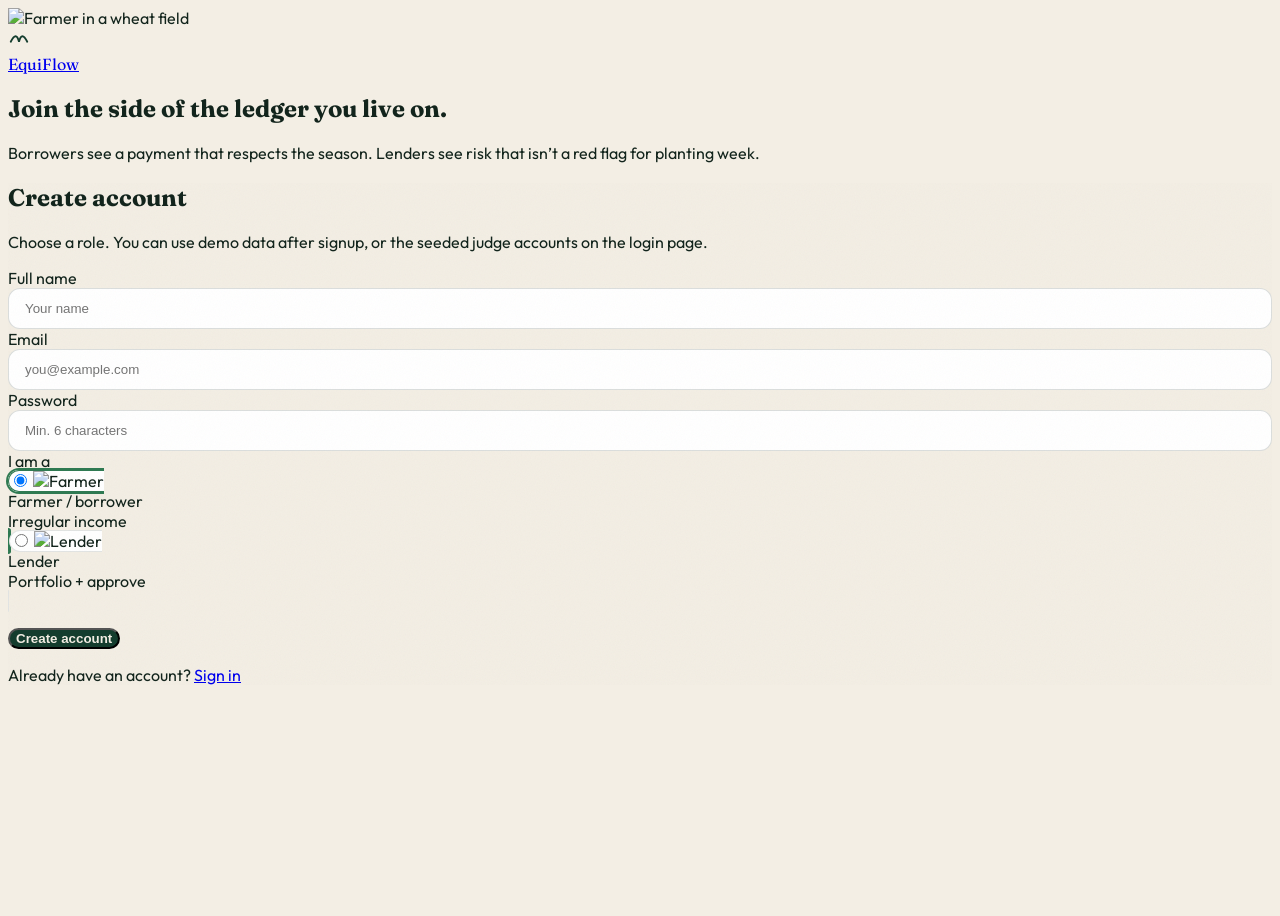
==== signup.html @ c03998e7 "commit" ====
<!DOCTYPE html>
<html lang="en">
<head>
  <meta charset="UTF-8" />
  <meta name="viewport" content="width=device-width, initial-scale=1.0" />
  <title>EquiFlow — Create account</title>
  <link rel="preconnect" href="https://fonts.googleapis.com" />
  <link rel="preconnect" href="https://fonts.gstatic.com" crossorigin />
  <link href="https://fonts.googleapis.com/css2?family=Fraunces:ital,opsz,wght@0,9..144,500;0,9..144,700;1,9..144,500&family=Outfit:wght@300;400;500;600;700&display=swap" rel="stylesheet" />
  <script src="https://cdn.tailwindcss.com"></script>
  <script>
    tailwind.config = {
      theme: {
        extend: {
          colors: {
            ink: "#12241c", forest: "#143d2e", leaf: "#2f7a52",
            cream: "#f3eee4", gold: "#c4a046", clay: "#c45c3e"
          },
          fontFamily: { display: ["Fraunces", "serif"], sans: ["Outfit", "system-ui", "sans-serif"] }
        }
      }
    }
  </script>
  <link rel="stylesheet" href="shared/style.css" />
  <script src="https://cdn.jsdelivr.net/npm/lucide@0.460.0/dist/umd/lucide.min.js"></script>
</head>
<body class="font-sans bg-cream text-ink min-h-screen">
  <div class="min-h-screen grid lg:grid-cols-2">
    <section class="relative min-h-[36vh] lg:min-h-screen overflow-hidden">
      <img
        src="https://images.pexels.com/photos/20445169/pexels-photo-20445169.jpeg?auto=compress&cs=tinysrgb&w=1600"
        alt="Farmer in a wheat field"
        class="absolute inset-0 w-full h-full object-cover"
      />
      <div class="hero-mask absolute inset-0"></div>
      <div class="relative z-10 h-full flex flex-col p-8 md:p-12 text-cream">
        <a href="index.html" class="flex items-center gap-3 w-fit">
          <div class="w-10 h-10 rounded-full bg-gold/90 flex items-center justify-center">
            <svg width="22" height="22" viewBox="0 0 24 24" fill="none">
              <path d="M3 15c4-8 7-8 9 0 2-8 5-8 9 0" stroke="#143d2e" stroke-width="2" stroke-linecap="round"/>
            </svg>
          </div>
          <span class="font-display text-2xl tracking-tight">EquiFlow</span>
        </a>
        <div class="mt-auto max-w-lg pb-4">
          <h1 class="font-display text-4xl leading-tight mb-3">Join the side of the ledger you live on.</h1>
          <p class="text-cream/80">Borrowers see a payment that respects the season. Lenders see risk that isn’t a red flag for planting week.</p>
        </div>
      </div>
    </section>

    <section class="eq-grain flex items-center justify-center p-6 md:p-12">
      <div class="w-full max-w-md relative z-10">
        <h2 class="font-display text-3xl mb-1">Create account</h2>
        <p class="text-ink/60 mb-8">Choose a role. You can use demo data after signup, or the seeded judge accounts on the login page.</p>

        <form id="signup-form" class="space-y-4">
          <div>
            <label class="text-xs uppercase tracking-wider text-ink/50 mb-1.5 block">Full name</label>
            <input id="full_name" required class="eq-input" placeholder="Your name" />
          </div>
          <div>
            <label class="text-xs uppercase tracking-wider text-ink/50 mb-1.5 block">Email</label>
            <input id="email" type="email" required class="eq-input" placeholder="you@example.com" />
          </div>
          <div>
            <label class="text-xs uppercase tracking-wider text-ink/50 mb-1.5 block">Password</label>
            <input id="password" type="password" required minlength="6" class="eq-input" placeholder="Min. 6 characters" />
          </div>

          <div>
            <label class="text-xs uppercase tracking-wider text-ink/50 mb-2 block">I am a</label>
            <div class="grid grid-cols-2 gap-3">
              <label class="role-card selected" id="card-farmer">
                <input type="radio" name="role" value="farmer" checked class="hidden" />
                <img src="https://images.pexels.com/photos/31918457/pexels-photo-31918457.jpeg?auto=compress&cs=tinysrgb&w=600" class="h-24 w-full object-cover" alt="Farmer" />
                <div class="p-3">
                  <div class="font-semibold">Farmer / borrower</div>
                  <div class="text-xs text-ink/50">Irregular income</div>
                </div>
              </label>
              <label class="role-card" id="card-lender">
                <input type="radio" name="role" value="lender" class="hidden" />
                <img src="https://images.pexels.com/photos/6076115/pexels-photo-6076115.jpeg?auto=compress&cs=tinysrgb&w=600" class="h-24 w-full object-cover" alt="Lender" />
                <div class="p-3">
                  <div class="font-semibold">Lender</div>
                  <div class="text-xs text-ink/50">Portfolio + approve</div>
                </div>
              </label>
            </div>
          </div>

          <p id="signup-error" class="hidden text-clay text-sm"></p>
          <button type="submit" class="eq-btn eq-btn-primary w-full py-3.5">Create account</button>
        </form>
        <p class="mt-5 text-sm text-ink/60">
          Already have an account?
          <a href="index.html" class="text-forest font-semibold underline underline-offset-4">Sign in</a>
        </p>
      </div>
    </section>
  </div>

  <script src="shared/mockData.js"></script>
  <script src="shared/adaptiveEngine.js"></script>
  <script src="shared/supabaseClient.js"></script>
  <script>
    lucide.createIcons();
    var cards = [document.getElementById("card-farmer"), document.getElementById("card-lender")];
    cards.forEach(function (card) {
      card.addEventListener("click", function () {
        cards.forEach(function (c) { c.classList.remove("selected"); });
        card.classList.add("selected");
        card.querySelector("input").checked = true;
      });
    });

    document.getElementById("signup-form").addEventListener("submit", async function (e) {
      e.preventDefault();
      var err = document.getElementById("signup-error");
      err.classList.add("hidden");
      var role = document.querySelector("input[name=role]:checked").value;
      var res = await eq.signUp(
        document.getElementById("email").value.trim(),
        document.getElementById("password").value,
        document.getElementById("full_name").value.trim(),
        role
      );
      if (res.error) {
        err.textContent = res.error.message;
        err.classList.remove("hidden");
        return;
      }
      window.location.href = eq.url(role === "lender" ? "lender/dashboard.html" : "farmer/dashboard.html");
    });
  </script>
</body>
</html>
---- shared/style.css ----
:root {
  --ink: #12241c;
  --forest: #143d2e;
  --leaf: #2f7a52;
  --moss: #4f9b6c;
  --mint: #d7eee2;
  --cream: #f3eee4;
  --paper: #f7f4ec;
  --sand: #e4d7c3;
  --gold: #c4a046;
  --harvest: #e0b14a;
  --clay: #c45c3e;
  --amber: #d9893b;
  --navy: #1b2d38;
  --line: rgba(18, 36, 28, 0.1);
  --shadow: 0 24px 60px rgba(18, 36, 28, 0.12);
}

* { box-sizing: border-box; }

html, body {
  background: var(--cream);
  color: var(--ink);
}

body {
  font-family: Outfit, system-ui, sans-serif;
  min-height: 100vh;
}

#boot {
  position: fixed;
  inset: 0;
  z-index: 90;
  background: #12241c;
  color: #f3eee4;
  display: flex;
  flex-direction: column;
  align-items: center;
  justify-content: center;
  gap: 0.75rem;
}

.font-display { font-family: Fraunces, Georgia, serif; }

.eq-grain {
  position: relative;
}
.eq-grain::before {
  content: "";
  pointer-events: none;
  position: absolute;
  inset: 0;
  opacity: 0.045;
  mix-blend-mode: multiply;
  background-image: url("data:image/svg+xml,%3Csvg xmlns='http://www.w3.org/2000/svg' width='180' height='180'%3E%3Cfilter id='n'%3E%3CfeTurbulence type='fractalNoise' baseFrequency='.8' numOctaves='4' stitchTiles='stitch'/%3E%3C/filter%3E%3Crect width='180' height='180' filter='url(%23n)' opacity='.9'/%3E%3C/svg%3E");
  z-index: 0;
}

.eq-card {
  background: rgba(247, 244, 236, 0.86);
  border: 1px solid rgba(18, 36, 28, 0.08);
  border-radius: 1.25rem;
  box-shadow: 0 10px 40px rgba(18, 36, 28, 0.06);
  backdrop-filter: blur(10px);
}

.eq-card-dark {
  background: linear-gradient(165deg, #1a4634 0%, #10281f 100%);
  color: #f3eee4;
  border: 1px solid rgba(255, 255, 255, 0.08);
  border-radius: 1.25rem;
}

.status-pill {
  display: inline-flex;
  align-items: center;
  gap: 0.4rem;
  border-radius: 999px;
  padding: 0.28rem 0.7rem;
  font-size: 0.72rem;
  font-weight: 600;
  letter-spacing: 0.02em;
  white-space: nowrap;
}
.status-stable { background: #d7eee2; color: #143d2e; }
.status-seasonal { background: #f3e3b8; color: #6b4e0e; }
.status-stress { background: #f6d7b8; color: #7a3e10; }
.status-critical { background: #f4cfc8; color: #8a2a1a; }

.health-battery {
  display: flex;
  gap: 6px;
  align-items: flex-end;
  height: 88px;
}
.health-battery .cell {
  width: 18px;
  border-radius: 6px 6px 3px 3px;
  background: rgba(18, 36, 28, 0.08);
  position: relative;
  overflow: hidden;
}
.health-battery .cell::after {
  content: "";
  position: absolute;
  inset: auto 0 0 0;
  height: 0%;
  transition: height 0.7s cubic-bezier(.2,.8,.2,1);
}
.health-battery[data-level="Normal"] .cell:nth-child(1) { height: 28%; }
.health-battery[data-level="Normal"] .cell:nth-child(2) { height: 46%; }
.health-battery[data-level="Normal"] .cell:nth-child(3) { height: 64%; }
.health-battery[data-level="Normal"] .cell:nth-child(4) { height: 82%; }
.health-battery[data-level="Normal"] .cell:nth-child(5) { height: 100%; }
.health-battery[data-level="Normal"] .cell::after { height: 100%; background: #2f7a52; }

.health-battery[data-level="Low"] .cell:nth-child(1) { height: 28%; }
.health-battery[data-level="Low"] .cell:nth-child(2) { height: 46%; }
.health-battery[data-level="Low"] .cell:nth-child(3) { height: 64%; }
.health-battery[data-level="Low"] .cell:nth-child(4) { height: 82%; }
.health-battery[data-level="Low"] .cell:nth-child(5) { height: 100%; }
.health-battery[data-level="Low"] .cell:nth-child(-n+4)::after { height: 100%; background: #c4a046; }
.health-battery[data-level="Low"] .cell:nth-child(5)::after { height: 28%; background: #c4a046; }

.health-battery[data-level="Medium"] .cell:nth-child(1) { height: 28%; }
.health-battery[data-level="Medium"] .cell:nth-child(2) { height: 46%; }
.health-battery[data-level="Medium"] .cell:nth-child(3) { height: 64%; }
.health-battery[data-level="Medium"] .cell:nth-child(4) { height: 82%; }
.health-battery[data-level="Medium"] .cell:nth-child(5) { height: 100%; }
.health-battery[data-level="Medium"] .cell:nth-child(-n+2)::after { height: 100%; background: #d9893b; }
.health-battery[data-level="Medium"] .cell:nth-child(3)::after { height: 40%; background: #d9893b; }

.health-battery[data-level="High"] .cell:nth-child(1) { height: 28%; }
.health-battery[data-level="High"] .cell:nth-child(2) { height: 46%; }
.health-battery[data-level="High"] .cell:nth-child(3) { height: 64%; }
.health-battery[data-level="High"] .cell:nth-child(4) { height: 82%; }
.health-battery[data-level="High"] .cell:nth-child(5) { height: 100%; }
.health-battery[data-level="High"] .cell:nth-child(1)::after { height: 100%; background: #c45c3e; }
.health-battery[data-level="High"] .cell:nth-child(2)::after { height: 22%; background: #c45c3e; }
.health-battery[data-level="High"] { animation: pulse-danger 1.6s ease-in-out infinite; }

@keyframes pulse-danger {
  0%, 100% { filter: none; }
  50% { filter: drop-shadow(0 0 10px rgba(196, 92, 62, 0.55)); }
}

/* 3-Segment Horizontal Battery Bar (Ported from Version B in Version A colors) */
.battery-segmented {
  height: 0.75rem;
  width: 100%;
  background: rgba(18, 36, 28, 0.08);
  border-radius: 9999px;
  overflow: hidden;
  padding: 2px;
  border: 1px solid rgba(18, 36, 28, 0.12);
  display: flex;
  gap: 4px;
}
.battery-segmented .segment {
  height: 100%;
  border-radius: 9999px;
  transition: all 0.5s ease;
  flex: 1;
}

.traffic {
  width: 14px;
  height: 14px;
  border-radius: 50%;
  box-shadow: 0 0 0 4px rgba(255,255,255,0.4);
}
.traffic-Normal { background: #2f7a52; }
.traffic-Low { background: #c4a046; }
.traffic-Medium { background: #d9893b; }
.traffic-High { background: #c45c3e; animation: blink 1.2s ease-in-out infinite; }

@keyframes blink {
  0%, 100% { opacity: 1; }
  50% { opacity: 0.45; }
}

.hero-mask {
  background: linear-gradient(180deg, rgba(20,61,46,0.2) 0%, rgba(20,61,46,0.85) 60%, rgba(20,61,46,0.95) 100%);
}

.eq-input {
  width: 100%;
  padding: 0.75rem 1rem;
  border-radius: 0.75rem;
  border: 1px solid rgba(18, 36, 28, 0.15);
  background: #ffffff;
  color: var(--ink);
  outline: none;
  transition: all 0.2s ease;
}
.eq-input:focus {
  border-color: var(--leaf);
  box-shadow: 0 0 0 3px rgba(47, 122, 85, 0.15);
}

.eq-btn {
  display: inline-flex;
  align-items: center;
  justify-content: center;
  gap: 0.5rem;
  font-weight: 600;
  border-radius: 0.75rem;
  transition: all 0.2s ease;
  cursor: pointer;
}
.eq-btn-primary {
  background: var(--forest);
  color: var(--cream);
}
.eq-btn-primary:hover { background: #1a4c3a; }

.eq-btn-gold {
  background: var(--gold);
  color: var(--forest);
}
.eq-btn-gold:hover { background: #d4ae4e; }

.eq-btn-ghost {
  background: transparent;
  color: var(--ink);
  border: 1px solid rgba(18, 36, 28, 0.15);
}
.eq-btn-ghost:hover { background: rgba(18, 36, 28, 0.05); }

.role-card {
  border: 1px solid rgba(18, 36, 28, 0.12);
  border-radius: 0.75rem;
  overflow: hidden;
  cursor: pointer;
  background: #ffffff;
  transition: all 0.2s ease;
}
.role-card.selected {
  border-color: var(--leaf);
  box-shadow: 0 0 0 2px var(--leaf);
}

.num-xl {
  font-family: Fraunces, Georgia, serif;
  font-weight: 700;
  letter-spacing: -0.02em;
}

.toast-stack {
  position: fixed;
  bottom: 1.5rem;
  right: 1.5rem;
  z-index: 999;
  display: flex;
  flex-col: column;
  gap: 0.5rem;
}
.eq-toast {
  padding: 0.75rem 1.25rem;
  border-radius: 0.75rem;
  background: var(--forest);
  color: var(--cream);
  font-size: 0.875rem;
  box-shadow: var(--shadow);
  animation: slideUp 0.3s ease;
}
.eq-toast.warn { background: var(--clay); }

@keyframes slideUp {
  from { transform: translateY(1rem); opacity: 0; }
  to { transform: translateY(0); opacity: 1; }
}

.modal-backdrop {
  position: fixed;
  inset: 0;
  background: rgba(18, 36, 28, 0.45);
  backdrop-filter: blur(4px);
  z-index: 99;
  display: flex;
  align-items: center;
  justify-content: center;
  padding: 1rem;
}

.borrower-row {
  cursor: pointer;
  transition: background 0.15s ease;
}
.borrower-row:hover { background: rgba(47, 122, 85, 0.04); }
.borrower-row.active { background: rgba(47, 122, 85, 0.1); }
.borrower-row td { padding: 0.85rem 1rem; border-bottom: 1px solid rgba(18, 36, 28, 0.06); }

.feed-item {
  padding: 0.75rem;
  border-radius: 0.75rem;
  background: rgba(255, 255, 255, 0.5);
  border: 1px solid rgba(18, 36, 28, 0.06);
}
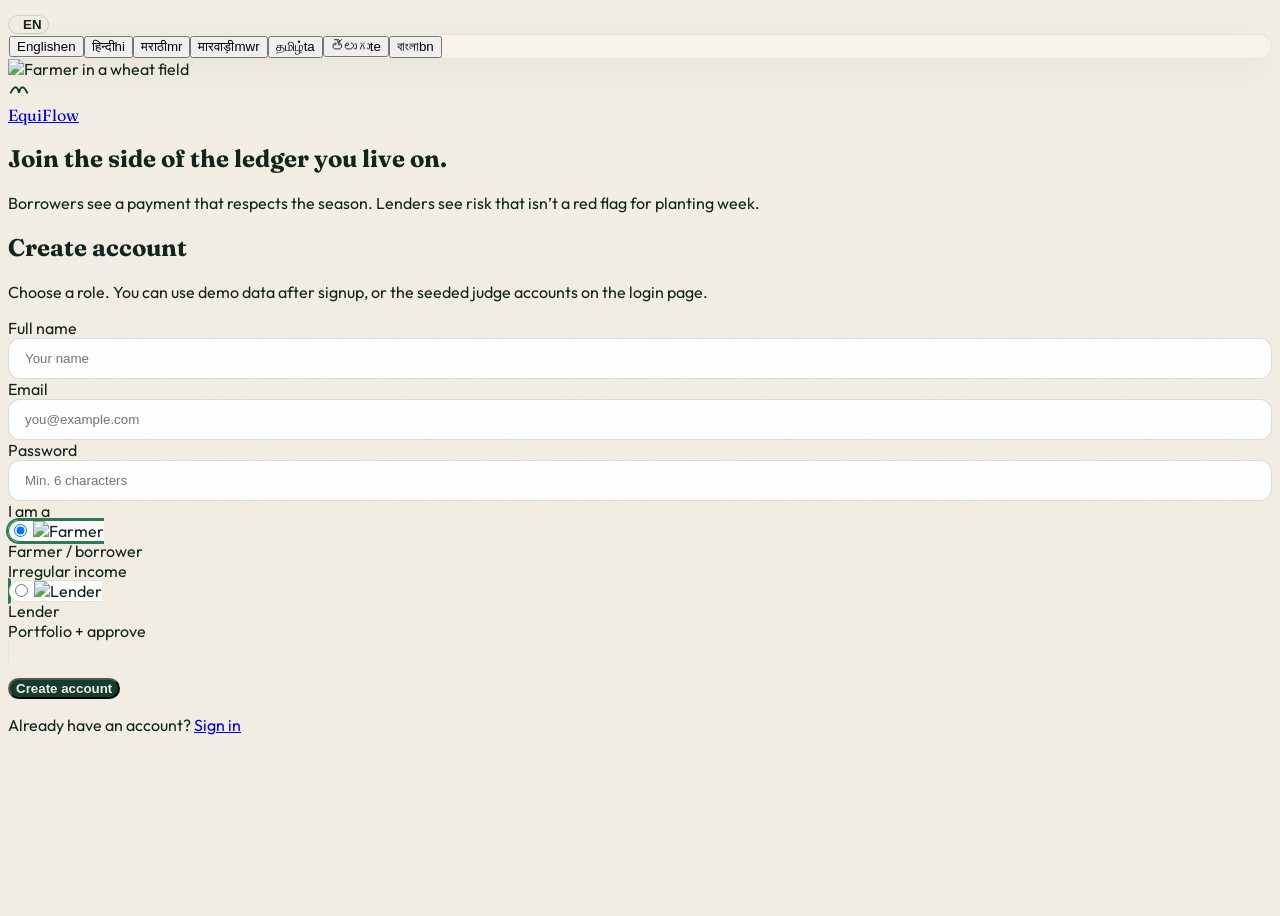
==== commit ceea5fd3: "commit" ====
--- a/signup.html
+++ b/signup.html
@@ -3,10 +3,11 @@
 <head>
   <meta charset="UTF-8" />
   <meta name="viewport" content="width=device-width, initial-scale=1.0" />
-  <title>EquiFlow — Create account</title>
+  <title data-i18n="create_account_title">EquiFlow — Create account</title>
   <link rel="preconnect" href="https://fonts.googleapis.com" />
   <link rel="preconnect" href="https://fonts.gstatic.com" crossorigin />
   <link href="https://fonts.googleapis.com/css2?family=Fraunces:ital,opsz,wght@0,9..144,500;0,9..144,700;1,9..144,500&family=Outfit:wght@300;400;500;600;700&display=swap" rel="stylesheet" />
+  <link href="https://fonts.googleapis.com/css2?family=Noto+Sans+Devanagari:wght@400;600;700&family=Noto+Sans+Tamil:wght@400;600;700&family=Noto+Sans+Telugu:wght@400;600;700&family=Noto+Sans+Bengali:wght@400;600;700&display=swap" rel="stylesheet" />
   <script src="https://cdn.tailwindcss.com"></script>
   <script>
     tailwind.config = {
@@ -24,7 +25,19 @@
   <link rel="stylesheet" href="shared/style.css" />
   <script src="https://cdn.jsdelivr.net/npm/lucide@0.460.0/dist/umd/lucide.min.js"></script>
 </head>
-<body class="font-sans bg-cream text-ink min-h-screen">
+<body class="font-sans bg-cream text-ink min-h-screen relative">
+
+  <!-- Fixed Top-Right Language Switcher -->
+  <div class="fixed top-4 right-4 z-50">
+    <div class="relative">
+      <button id="lang-toggle" type="button" class="eq-btn eq-btn-ghost text-sm px-3 py-2 bg-cream/90 backdrop-blur shadow-md border border-ink/15">
+        <i data-lucide="languages" class="w-4 h-4"></i>
+        <span id="lang-current">EN</span>
+      </button>
+      <div id="lang-menu" class="hidden absolute right-0 mt-2 w-44 eq-card p-1.5 z-50 shadow-lg"></div>
+    </div>
+  </div>
+
   <div class="min-h-screen grid lg:grid-cols-2">
     <section class="relative min-h-[36vh] lg:min-h-screen overflow-hidden">
       <img
@@ -43,59 +56,59 @@
           <span class="font-display text-2xl tracking-tight">EquiFlow</span>
         </a>
         <div class="mt-auto max-w-lg pb-4">
-          <h1 class="font-display text-4xl leading-tight mb-3">Join the side of the ledger you live on.</h1>
-          <p class="text-cream/80">Borrowers see a payment that respects the season. Lenders see risk that isn’t a red flag for planting week.</p>
+          <h1 class="font-display text-4xl leading-tight mb-3" data-i18n="signup_page_title">Join the side of the ledger you live on.</h1>
+          <p class="text-cream/80" data-i18n="signup_page_sub">Borrowers see a payment that respects the season. Lenders see risk that isn’t a red flag for planting week.</p>
         </div>
       </div>
     </section>
 
     <section class="eq-grain flex items-center justify-center p-6 md:p-12">
       <div class="w-full max-w-md relative z-10">
-        <h2 class="font-display text-3xl mb-1">Create account</h2>
-        <p class="text-ink/60 mb-8">Choose a role. You can use demo data after signup, or the seeded judge accounts on the login page.</p>
+        <h2 class="font-display text-3xl mb-1" data-i18n="create_account_title">Create account</h2>
+        <p class="text-ink/60 mb-8" data-i18n="signup_sub">Choose a role. You can use demo data after signup, or the seeded judge accounts on the login page.</p>
 
         <form id="signup-form" class="space-y-4">
           <div>
-            <label class="text-xs uppercase tracking-wider text-ink/50 mb-1.5 block">Full name</label>
-            <input id="full_name" required class="eq-input" placeholder="Your name" />
+            <label class="text-xs uppercase tracking-wider text-ink/50 mb-1.5 block" data-i18n="label_fullname">Full name</label>
+            <input id="full_name" required class="eq-input" placeholder="Your name" data-i18n-placeholder="placeholder_fullname" />
           </div>
           <div>
-            <label class="text-xs uppercase tracking-wider text-ink/50 mb-1.5 block">Email</label>
-            <input id="email" type="email" required class="eq-input" placeholder="you@example.com" />
+            <label class="text-xs uppercase tracking-wider text-ink/50 mb-1.5 block" data-i18n="label_email_signup">Email</label>
+            <input id="email" type="email" required class="eq-input" placeholder="you@example.com" data-i18n-placeholder="placeholder_email_signup" />
           </div>
           <div>
-            <label class="text-xs uppercase tracking-wider text-ink/50 mb-1.5 block">Password</label>
-            <input id="password" type="password" required minlength="6" class="eq-input" placeholder="Min. 6 characters" />
+            <label class="text-xs uppercase tracking-wider text-ink/50 mb-1.5 block" data-i18n="label_password">Password</label>
+            <input id="password" type="password" required minlength="6" class="eq-input" placeholder="Min. 6 characters" data-i18n-placeholder="placeholder_password_signup" />
           </div>
 
           <div>
-            <label class="text-xs uppercase tracking-wider text-ink/50 mb-2 block">I am a</label>
+            <label class="text-xs uppercase tracking-wider text-ink/50 mb-2 block" data-i18n="label_iam">I am a</label>
             <div class="grid grid-cols-2 gap-3">
               <label class="role-card selected" id="card-farmer">
                 <input type="radio" name="role" value="farmer" checked class="hidden" />
                 <img src="https://images.pexels.com/photos/31918457/pexels-photo-31918457.jpeg?auto=compress&cs=tinysrgb&w=600" class="h-24 w-full object-cover" alt="Farmer" />
                 <div class="p-3">
-                  <div class="font-semibold">Farmer / borrower</div>
-                  <div class="text-xs text-ink/50">Irregular income</div>
+                  <div class="font-semibold" data-i18n="role_farmer_title">Farmer / borrower</div>
+                  <div class="text-xs text-ink/50" data-i18n="role_farmer_sub">Irregular income</div>
                 </div>
               </label>
               <label class="role-card" id="card-lender">
                 <input type="radio" name="role" value="lender" class="hidden" />
                 <img src="https://images.pexels.com/photos/6076115/pexels-photo-6076115.jpeg?auto=compress&cs=tinysrgb&w=600" class="h-24 w-full object-cover" alt="Lender" />
                 <div class="p-3">
-                  <div class="font-semibold">Lender</div>
-                  <div class="text-xs text-ink/50">Portfolio + approve</div>
+                  <div class="font-semibold" data-i18n="role_lender_title">Lender</div>
+                  <div class="text-xs text-ink/50" data-i18n="role_lender_sub">Portfolio + approve</div>
                 </div>
               </label>
             </div>
           </div>
 
           <p id="signup-error" class="hidden text-clay text-sm"></p>
-          <button type="submit" class="eq-btn eq-btn-primary w-full py-3.5">Create account</button>
+          <button type="submit" class="eq-btn eq-btn-primary w-full py-3.5" data-i18n="btn_signup">Create account</button>
         </form>
         <p class="mt-5 text-sm text-ink/60">
-          Already have an account?
-          <a href="index.html" class="text-forest font-semibold underline underline-offset-4">Sign in</a>
+          <span data-i18n="already_account">Already have an account?</span>
+          <a href="index.html" class="text-forest font-semibold underline underline-offset-4" data-i18n="signin_title">Sign in</a>
         </p>
       </div>
     </section>
@@ -103,6 +116,8 @@
 
   <script src="shared/mockData.js"></script>
   <script src="shared/adaptiveEngine.js"></script>
+  <script src="shared/i18n.js"></script>
+  <script src="shared/i18nEngine.js"></script>
   <script src="shared/supabaseClient.js"></script>
   <script>
     lucide.createIcons();
--- a/shared/style.css
+++ b/shared/style.css
@@ -43,6 +43,11 @@
 
 .font-display { font-family: Fraunces, Georgia, serif; }
 
+[data-script="devanagari"] body, [data-script="devanagari"] .font-display { font-family: "Noto Sans Devanagari", Outfit, sans-serif; }
+[data-script="tamil"] body, [data-script="tamil"] .font-display { font-family: "Noto Sans Tamil", Outfit, sans-serif; }
+[data-script="telugu"] body, [data-script="telugu"] .font-display { font-family: "Noto Sans Telugu", Outfit, sans-serif; }
+[data-script="bengali"] body, [data-script="bengali"] .font-display { font-family: "Noto Sans Bengali", Outfit, sans-serif; }
+
 .eq-grain {
   position: relative;
 }
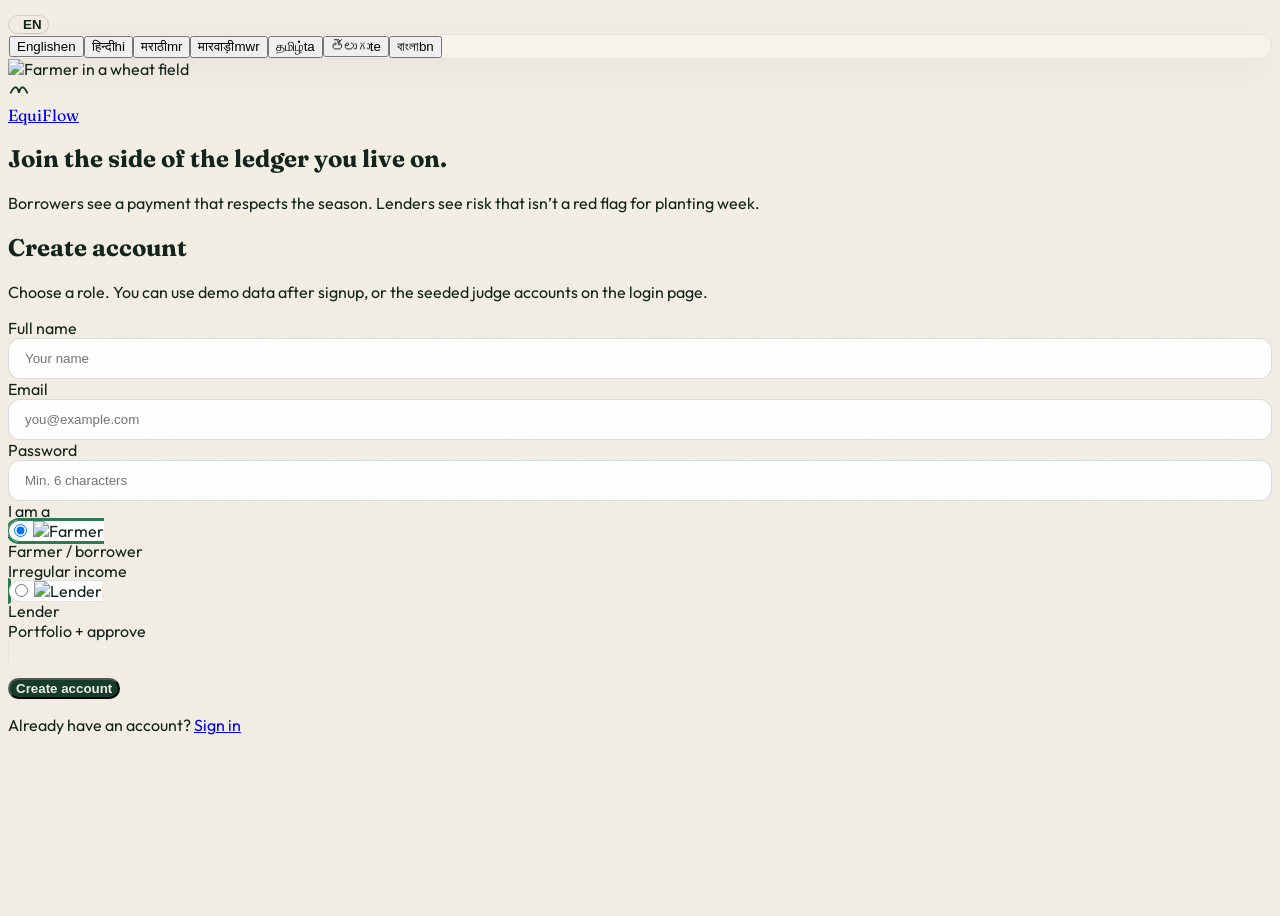
==== commit 5796eb73: "updated code" ====
--- a/signup.html
+++ b/signup.html
@@ -25,20 +25,19 @@
   <link rel="stylesheet" href="shared/style.css" />
   <script src="https://cdn.jsdelivr.net/npm/lucide@0.460.0/dist/umd/lucide.min.js"></script>
 </head>
-<body class="font-sans bg-cream text-ink min-h-screen relative">
+<body class="font-sans bg-cream text-ink min-h-screen">
+  <div class="relative min-h-screen grid lg:grid-cols-2">
 
-  <!-- Fixed Top-Right Language Switcher -->
-  <div class="fixed top-4 right-4 z-50">
-    <div class="relative">
-      <button id="lang-toggle" type="button" class="eq-btn eq-btn-ghost text-sm px-3 py-2 bg-cream/90 backdrop-blur shadow-md border border-ink/15">
-        <i data-lucide="languages" class="w-4 h-4"></i>
-        <span id="lang-current">EN</span>
-      </button>
-      <div id="lang-menu" class="hidden absolute right-0 mt-2 w-44 eq-card p-1.5 z-50 shadow-lg"></div>
+    <!-- Absolute Top-Right Language Switcher -->
+    <div class="absolute top-4 right-4 z-50">
+      <div class="relative">
+        <button id="lang-toggle" type="button" class="eq-btn eq-btn-ghost text-sm px-3 py-2 bg-cream/90 backdrop-blur shadow-md border border-ink/15" aria-label="Language Switcher">
+          <i data-lucide="languages" class="w-4 h-4"></i>
+          <span id="lang-current" class="hidden sm:inline">EN</span>
+        </button>
+        <div id="lang-menu" class="hidden absolute right-0 mt-2 w-44 eq-card p-1.5 z-50 shadow-lg"></div>
+      </div>
     </div>
-  </div>
-
-  <div class="min-h-screen grid lg:grid-cols-2">
     <section class="relative min-h-[36vh] lg:min-h-screen overflow-hidden">
       <img
         src="https://images.pexels.com/photos/20445169/pexels-photo-20445169.jpeg?auto=compress&cs=tinysrgb&w=1600"
--- a/shared/style.css
+++ b/shared/style.css
@@ -21,6 +21,7 @@
 html, body {
   background: var(--cream);
   color: var(--ink);
+  overflow-x: hidden;
 }
 
 body {
@@ -303,3 +304,9 @@
   background: rgba(255, 255, 255, 0.5);
   border: 1px solid rgba(18, 36, 28, 0.06);
 }
+
+.table-wrap {
+  overflow-x: auto;
+  -webkit-overflow-scrolling: touch;
+}
+.eq-table { min-width: 480px; }
